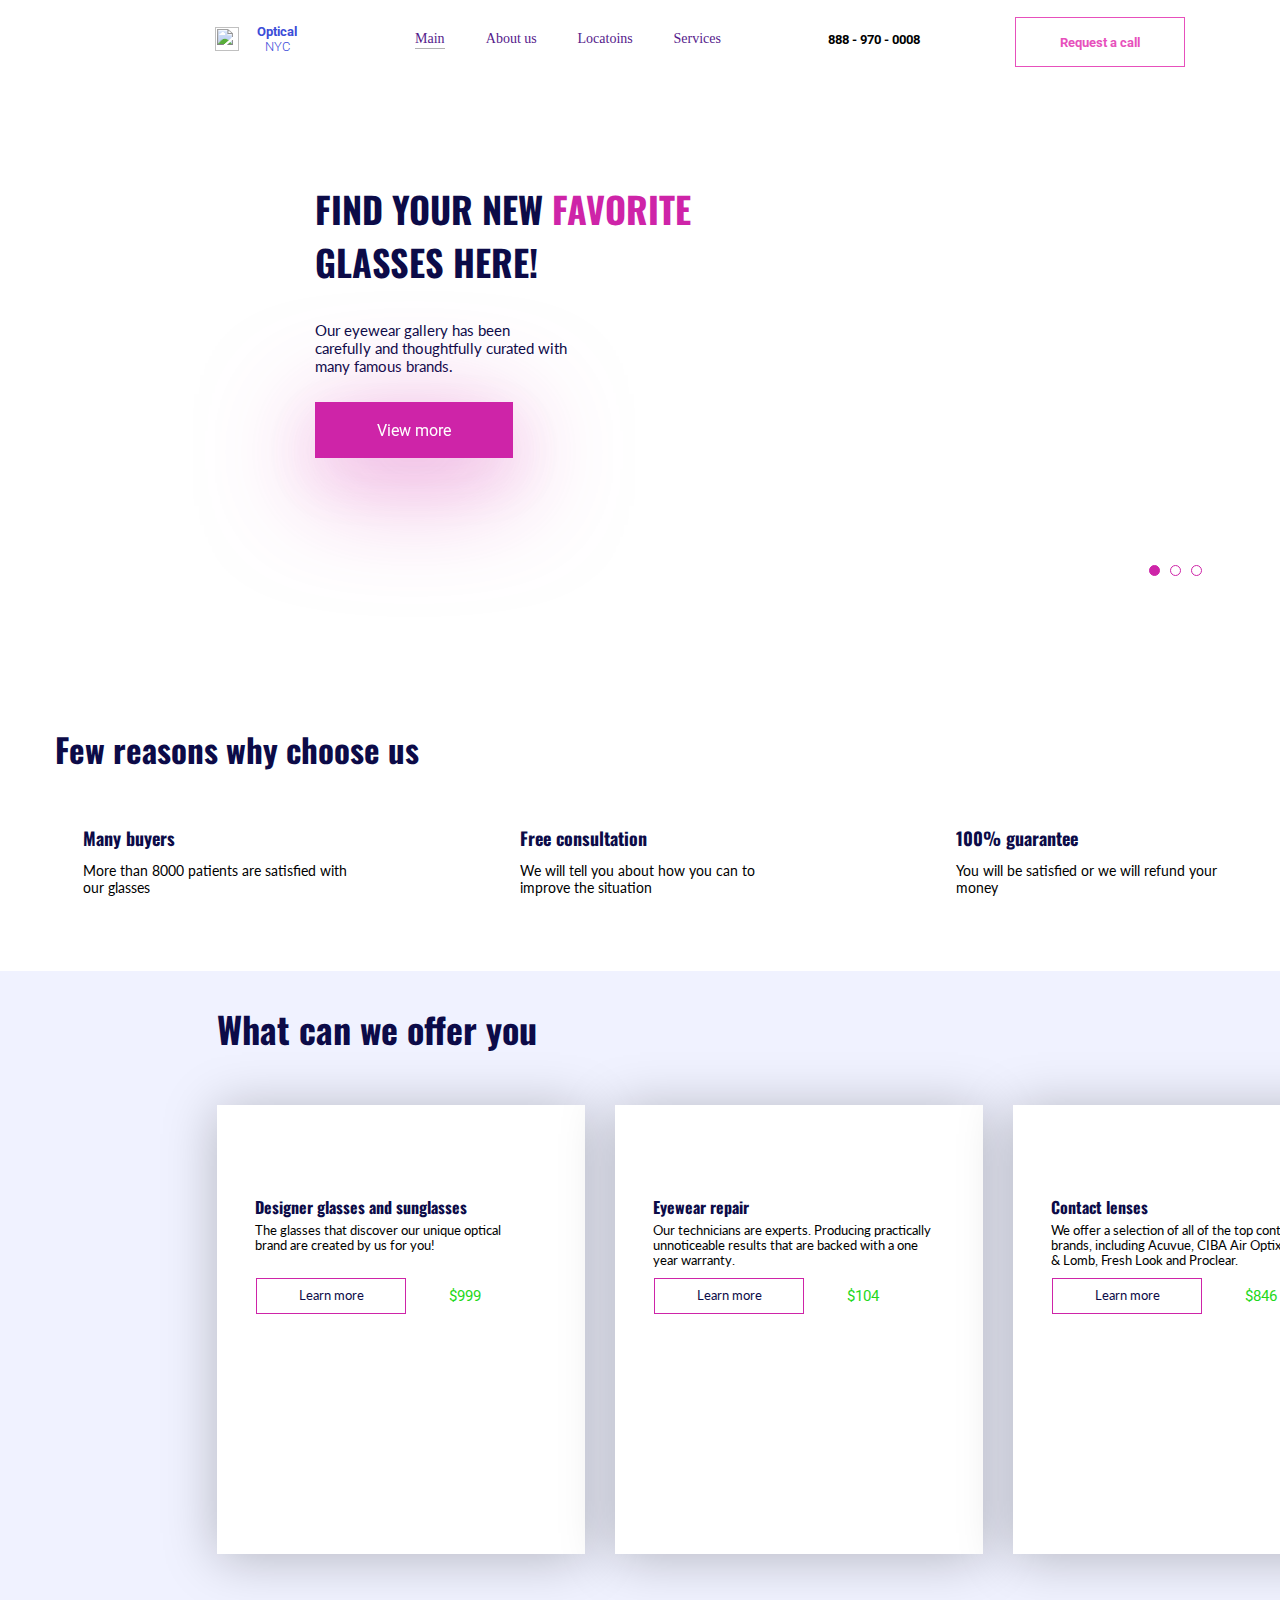
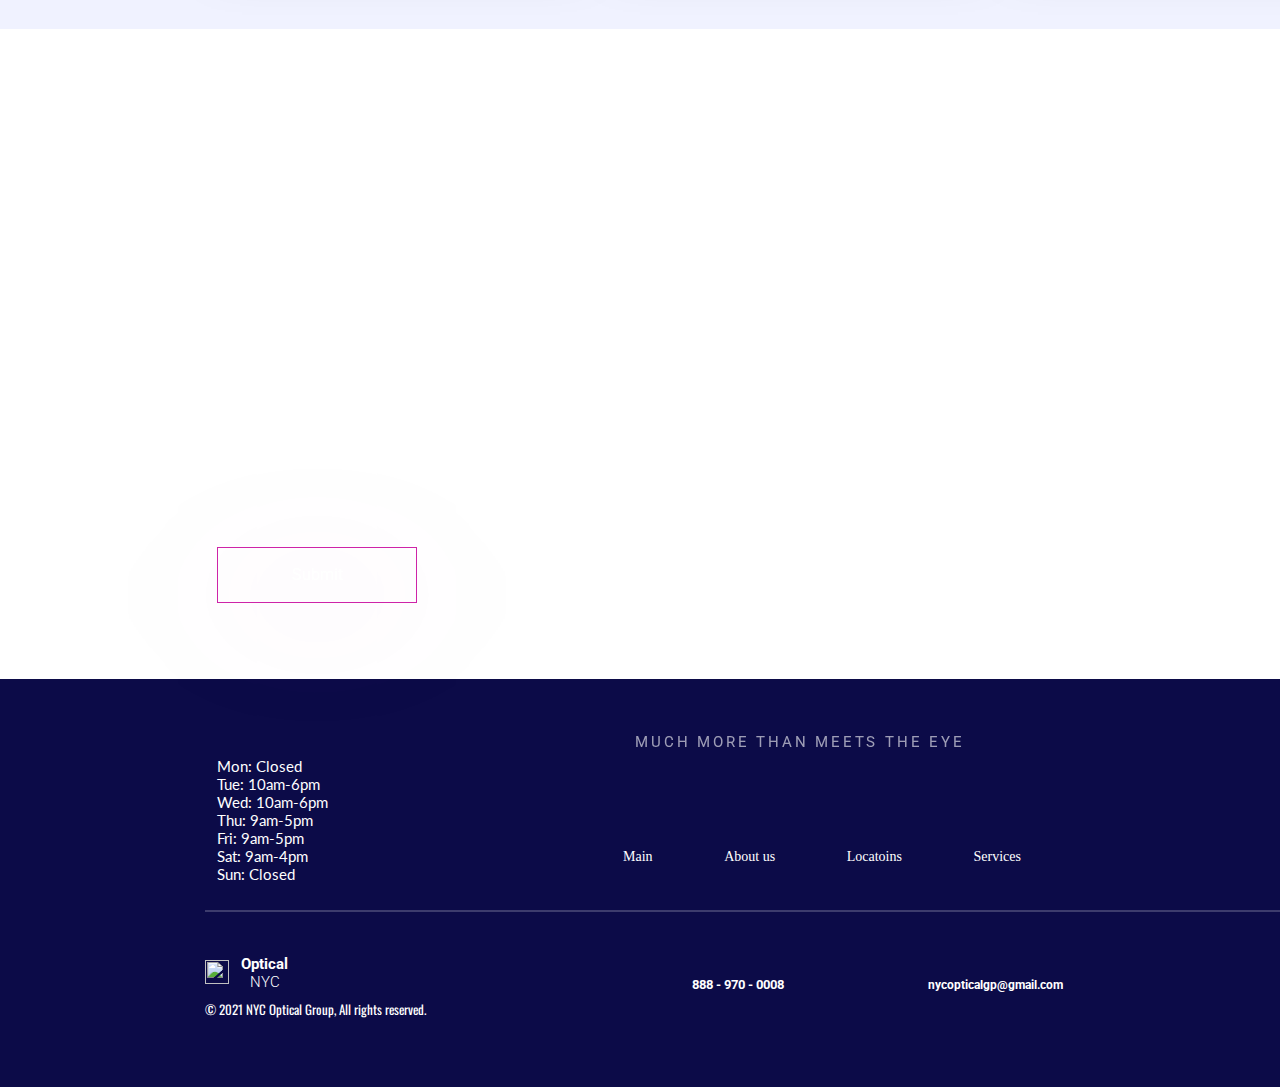
==== OP/index.html @ d164aa9e "OP project" ====
<!DOCTYPE html>
<html lang="en">

<head>
	<title>OP</title>
	<link rel="stylesheet" href="css/style.css">
	<meta charset="UTF-8">
	<meta name="format-detecction" content="telephone=no">
	<meta name="viewport" content="width=device-width, height=device-height, initial-scale=1.0, user-scalable=yes">

</head>

<body>
	<div class="wrapper">
		<main class="page">
<header class="header">
	<div class="header__row">
		<div class="header__logo">
			<img width="24px" height="24px" src="/img/logos/BlueEye.svg" alt="">
			<div class="header__text text">
				<div class="text__one">Optical</div>
				<div class="text__two">NYC</div>
			</div>
		</div>
		<nav class="header__menu">
			<div class="menu__icon">
				<span></span>
				<span></span>
				<span></span>
			</div>
			<div class="menu__body">
				<ul class="menu__list">
					<li><a href="" class="menu__link">Main</a></li>
					<li><a href="" class="menu__link">About us</a></li>
					<li><a href="" class="menu__link">Locatoins</a></li>
					<li><a href="" class="menu__link">Services</a></li>
				</ul>
			</div>
		</nav>
		<div class="header__telephone">
			<img src="/img/icons/akar-icons_phone.svg" alt="">
			<span><a href="tel:+8889700008">888 - 970 - 0008</a></span>
		</div>
		<div class="header__request">
			<a href="">Request a call</a>
		</div>
		<div class="header__cart">
			<div class="header__pay">
				<img src="/img/icons/basket.svg" alt="">
				399$
				<img src="/img/icons/triangle.svg" alt="">
			</div>
		</div>
		<div class="header__users">
			<img src="/img/icons/users.svg" alt="">
		</div>
	</div>
</header>			<div class="content">
				<section class="generation">
					<div class="generation__row">
						<div class="generation__block block">
							<h1 class="block__title">Find your new <span>favorite</span> glasses here!</h1>
							<div class="block__text">Our eyewear gallery has been carefully
								and thoughtfully curated with
								many famous brands. </div>
							<div class="block__button"><a href="">View more</a></div>
						</div>
						<div class="slider">
							<div class="container">
								<div class="slider__body">
									<div class="slider__item">
										<div class="slider__video"><video src="/video/woman.mp4" autoplay="autoplay" loop="loop"
												width="766px" height="415px"></div>
									</div>
									<div class="slider__item">
										<div class="slider__video"><video src="/video/man.mp4" autoplay="autoplay" loop="loop"
												width="766px" height="415px"></div>
									</div>
									<div class="slider__item">
										<div class="slider__video"><video src="/video/children.mp4" autoplay="autoplay"
												loop="loop" width="766px" height="415px"></div>
									</div>
								</div>
							</div>
						</div>
				</section>
				<section>
					<div class="banefit">
						<div class="container">
							<div class="banefit__row">
								<div class="banefit__logo">
									<h2>Few reasons why choose us</h2>
								</div>
								<div class="banefit__content">
									<div class="banefit__item">
										<div class="banefit__icon">
											<img src="/img/icons/title/people.svg" alt="">
										</div>
										<div class="banefit__text">
											<h3>Many buyers</h3>
											More than 8000 patients
											are satisfied with our glasses
										</div>
									</div>
									<div class="banefit__item">
										<div class="banefit__icon">
											<img src="/img/icons/title/messages.svg" alt="">
										</div>
										<div class="banefit__text">
											<h3>Free consultation</h3>
											We will tell you about how
											you can to improve the situation
										</div>
									</div>
									<div class="banefit__item">
										<div class="banefit__icon">
											<img src="/img/icons/title/tick.svg" alt="">
										</div>
										<div class="banefit__text">
											<h3>100% guarantee </h3>
											You will be satisfied or
											we will refund your money
										</div>
									</div>
								</div>
							</div>
						</div>
					</div>
				</section>
				<section>
					<div class="catalog">
						<div class="container">
							<div class="catalog__row">
								<div class="catalog__logo">
									<h2>What can we offer you</h2>
								</div>
								<div class="catalog__content">
									<div class="catalog__item">
										<div class="catalog__icon">
											<img src="/img/brands/glasses&sunglasses.jpg" alt="">
										</div>
										<div class="catalog__text">
											<h3>Designer glasses and sunglasses</h3>
											The glasses that discover our unique optical brand are created by us for you!
										</div>
										<div class="catalog__cell">
											<div class="catalog__button">
												<a href="">Learn more</a>
											</div>
											<div class="catalog__money">$999</div>
										</div>
									</div>
									<div class="catalog__item">
										<div class="catalog__icon">
											<img src="/img/brands/repair.jpg" alt="">
										</div>
										<div class="catalog__text">
											<h3>Eyewear repair</h3>
											Our technicians are experts. Producing practically unnoticeable results that are backed
											with a one year warranty.
										</div>
										<div class="catalog__cell">
											<div class="catalog__button">
												<a href="">Learn more</a>
											</div>
											<div class="catalog__money">$104</div>
										</div>
									</div>
									<div class="catalog__item">
										<div class="catalog__icon">
											<img src="/img/brands/lenses.jpg" alt="">
										</div>
										<div class="catalog__text">
											<h3>Contact lenses </h3>
											We offer a selection of all of the top contact lens
											brands, including Acuvue, CIBA Air Optix,
											Bausch & Lomb, Fresh Look and Proclear.
										</div>
										<div class="catalog__cell">
											<div class="catalog__button">
												<a href="">Learn more</a>
											</div>
											<div class="catalog__money">$846</div>
										</div>
									</div>
								</div>
							</div>
						</div>
					</div>
				</section>
				<section>
					<form action="#" method="post" class="forma">
						<div class="forma__container">
							<div class="forma__row">
								<div class="forma__logo">
									<h2>Contact with us</h2>
								</div>
								<div class="forma__content">
									<div class="forma__item item">
										<div class="item__section">
											<label for="text">Name</label>
											<input class="item__name" type="text">
										</div>
										<div class="item__section">
											<label for="email">E-Mail</label>
											<input class="item__email" type="email">
										</div>
									</div>
									<div class="forma__item item">
										<div class="item__section">
											<label for="tel">Phone</label>
											<input class="item__phone" type="tel">
										</div>
										<div class="item__section">
											<label for="text">Subject</label>
											<input class="item__subject" type="text">
										</div>
									</div>
									<div class="forma__message message">
										<label for="text">Message</label>
										<input class="message__text" type="text">
									</div>
									<div class="forma__button">
										<input type="submit" value="Submit">
									</div>
								</div>
							</div>
						</div>
					</form>
				</section>
			</div>
<footer class="footer">
	<div class="container">
		<div class="footer__content">
			<div class="footer__row">
				<div class="footer__title">
					<h2>MUCH MORE THAN MEETS THE EYE</h2>
				</div>
				<div class="footer__section-one">
					<div class="footer__column-one">
						<div class="footer__time">
							<p>Mon: Closed</p>
							<p>Tue: 10am-6pm</p>
							<p>Wed: 10am-6pm</p>
							<p>Thu: 9am-5pm</p>
							<p>Fri: 9am-5pm</p>
							<p>Sat: 9am-4pm</p>
							<p>Sun: Closed</p>
						</div>
					</div>
					<nav class="footer__menu">
						<div class="footer__body">
							<ul class="footer__list">
								<li><a href="" class="footer__link">Main</a></li>
								<li><a href="" class="footer__link">About us</a></li>
								<li><a href="" class="footer__link">Locatoins</a></li>
								<li><a href="" class="footer__link">Services</a></li>
							</ul>
						</div>
					</nav>
					<div class="footer__button">
						<a href=""><img src="/img/icons/uparrow.svg" alt=""></a>
					</div>
				</div>
				<div class="footer__section-two">
					<div class="footer__column-two">
						<div class="footer__logo">
							<img width="24px" height="24px" src="/img/logos/WhileEye.svg" alt="">
							<div class="footer__text">
								<div class="footer__text-one">Optical</div>
								<div class="footer__text-two">NYC</div>
							</div>
						</div>
						<div class="footer__text-three">
							© 2021 NYC Optical Group, All rights reserved.
						</div>
					</div>
					<div class="footer__contact">
						<div class="footer__telephone">
							<img src="/img/icons/phonewhile.svg" alt="">
							<span><a href="tel:+8889700008">888 - 970 - 0008</a></span>
						</div>
						<div class="footer__email">
							<img src="/img/icons/mes.svg" alt="">
							<span><a href="mailto:nycopticalgp@gmail.com">nycopticalgp@gmail.com</a></span>
						</div>
					</div>
					<div class="footer__social">
						<a href="" class="social__link"><img src="/img/icons/social/facebook.svg" alt=""></a>
						<a href="" class="social__link"><img src="/img/icons/social/Instagram.svg" alt=""></a>
					</div>
				</div>
			</div>
		</div>
	</div>
</footer>		</main>
	</div>
<script src="https://code.jquery.com/jquery-3.6.0.min.js"></script>
<script src="js/slick.min.js"></script>
<script src="js/main.js"></script></body>

</html>
---- OP/css/style.css ----
@charset "UTF-8";
@import url("https://fonts.googleapis.com/css2?family=Lato:ital,wght@0,400;0,700;1,400&display=swap");
@import url("https://fonts.googleapis.com/css2?family=Open+Sans:wght@300;400;700&display=swap");
@import url("https://fonts.googleapis.com/css2?family=Oswald:wght@300;400;500;700&family=Roboto:wght@300;400;700&display=swap");
/*Обнуление*/
* {
  padding: 0;
  margin: 0;
  border: 0;
}

*, *:before, *:after {
  box-sizing: border-box;
}

:focus, :active {
  outline: none;
}

a:focus, a:active {
  outline: none;
}

nav, footer, header, aside {
  display: block;
}

html, body {
  height: 100%;
  width: 100%;
  font-size: 100%;
  line-height: 1;
  font-size: 14px;
  -ms-text-size-adjust: 100%;
  -moz-text-size-adjust: 100%;
  -webkit-text-size-adjust: 100%;
}

input, button, textarea {
  font-family: inherit;
}

input::-ms-clear {
  display: none;
}

button {
  cursor: pointer;
}

button::-moz-focus-inner {
  padding: 0;
  border: 0;
}

a, a:visited {
  text-decoration: none;
}

a:hover {
  text-decoration: none;
}

ul li {
  list-style: none;
}

img {
  vertical-align: top;
}

h1, h2, h3, h4, h5, h6 {
  font-size: inherit;
  font-weight: inherit;
}

/*--------------------*/
.wrapper {
  position: relative;
  max-width: 1600px;
  max-height: 2687px;
  margin: auto;
  background-color: beige;
}

.slick-slider {
  position: relative;
}
.slick-slider .slick-list {
  overflow: hidden;
}
.slick-slider .slick-track {
  display: flex;
  font-size: 0;
  align-items: flex-start;
}
.slick-slider .slick-dots {
  padding: 0;
  display: flex;
  justify-content: center;
  align-items: center;
}
.slick-slider .slick-dots li {
  margin: 0px 5px;
}
.slick-slider .slick-dots li button {
  font-size: 0;
  width: 11px;
  height: 11px;
  border-radius: 50%;
  border: 1px solid #ce24a8;
  background-color: transparent;
}
.slick-slider .slick-dots li.slick-active button {
  background-color: #ce24a8;
}

.header {
  position: absolute;
  width: 1170px;
  height: 50px;
  left: 215px;
  top: 17px;
}
.header__row {
  display: flex;
  flex-wrap: wrap;
  flex-direction: row;
  align-items: center;
}
.header__logo {
  display: flex;
  flex-direction: row;
  align-items: center;
  justify-content: space-between;
  width: 84px;
  height: 32px;
  margin: 6px 0 12px 0;
}
.header__telephone {
  display: flex;
  align-items: center;
  width: 133px;
  height: 22px;
  margin: 11px 0 17px 94px;
}
.header__telephone a {
  width: 98px;
  height: 22px;
  font-family: Roboto;
  font-style: normal;
  font-weight: bold;
  font-size: 13px;
  line-height: 15px;
  color: #000000;
  margin: 0 0 0 13px;
}
.header__request {
  display: flex;
  align-items: center;
  justify-content: center;
  width: 170px;
  height: 50px;
  border: 1px solid #e750bc;
  box-sizing: border-box;
  margin: 0 0 0 67px;
}
.header__request a {
  font-family: Roboto;
  font-style: normal;
  font-weight: bold;
  font-size: 13px;
  line-height: 15px;
  color: #e750bc;
}
.header__cart {
  margin: 0 0 0 90px;
  width: 70px;
  height: 21px;
}
.header__pay {
  display: flex;
  align-items: center;
  justify-content: space-between;
}
.header__users {
  margin: 0 0 0 10px;
}

.text {
  display: flex;
  flex-direction: column;
  align-items: center;
}
.text__one {
  width: 42px;
  height: 15px;
  font-family: Roboto;
  font-weight: bold;
  font-size: 13px;
  line-height: 15px;
  color: #3c4cd8;
}
.text__two {
  width: 26px;
  height: 15px;
  font-family: Roboto;
  font-weight: 300;
  font-size: 13px;
  line-height: 15px;
  color: #3c4cd8;
}

.menu__body {
  margin: 15px 0 21px 116px;
  width: 306px;
  height: 14px;
}
.menu__list {
  display: flex;
  flex-direction: row;
  justify-content: space-between;
}
.menu__list li:nth-child(1) {
  margin: 0;
}
.menu__list li:nth-child(1)::after {
  content: "";
  display: block;
  margin: 2px 0 0 0;
  width: 30px;
  height: 1px;
  background-color: rgba(0, 0, 0, 0.3);
}
.menu__list li:nth-child(2) {
  margin: 0;
}
.menu__list li:nth-child(3) {
  margin: 0;
}
.menu__list li:nth-child(4) {
  margin: 0;
}
.footer {
  background: #0c0b48;
  width: 1600px;
  height: 408px;
}
.footer__content {
  display: flex;
  justify-content: center;
  width: 1600px;
  height: 408px;
}
.footer__row {
  display: flex;
  flex-direction: column;
  align-items: center;
}
.footer__row::after {
  content: "";
  background: #ffffff;
  opacity: 0.2;
  width: 1190px;
  border: 1px solid #ffffff;
  margin: -110.35px 0 0 0;
}
.footer__title {
  height: 17.79px;
  font-family: Roboto;
  font-size: 15px;
  line-height: 18px;
  text-align: center;
  letter-spacing: 2.8px;
  text-transform: uppercase;
  color: #ffffff;
  opacity: 0.6;
  margin: 54px 0 0 0;
}
.footer__section-one {
  width: 1190px;
  display: flex;
  flex-direction: row;
  align-items: center;
  justify-content: center;
}
.footer__time {
  display: flex;
  flex-direction: column;
  width: 119px;
  height: 126px;
  font-family: Lato;
  font-size: 15px;
  line-height: 18px;
  color: #ffffff;
  margin: 6.21px 0 0 0px;
}
.footer__list {
  width: 398px;
  height: 13.84px;
  margin: 79.21px 310px 0 287px;
  display: flex;
  flex-direction: row;
  justify-content: space-between;
}
.footer__list li:nth-child(1) {
  margin: 0;
}
.footer__list li:nth-child(2) {
  margin: 0;
}
.footer__list li:nth-child(3) {
  margin: 0;
}
.footer__list li:nth-child(4) {
  margin: 0;
}
.footer__link {
  color: #ffffff;
}
.footer__button {
  width: 52px;
  height: 52px;
  margin: 46.21px 0 0 0;
}

.footer__section-two {
  width: 1190px;
  display: flex;
  flex-direction: row;
  align-items: center;
  justify-content: space-between;
  margin: 66px 0 0 0;
}
.footer__column-two {
  width: 223px;
  height: 71.16px;
  display: flex;
  flex-direction: column;
  justify-content: center;
}
.footer__logo {
  display: flex;
  flex-direction: row;
  align-items: center;
  justify-content: space-between;
  width: 84px;
  height: 32px;
  margin: 6px 0 12px 0;
}
.footer__text {
  display: flex;
  flex-direction: column;
  align-items: center;
}
.footer__text-one {
  width: 48px;
  height: 17.79px;
  font-family: Roboto;
  font-weight: bold;
  font-size: 15px;
  line-height: 18px;
  color: #ffffff;
}
.footer__text-two {
  width: 29.25px;
  height: 16.68px;
  font-family: Roboto;
  font-weight: 300;
  font-size: 15px;
  line-height: 18px;
  color: #ffffff;
}
.footer__text-three {
  width: 223px;
  height: 18.78px;
  font-family: Oswald;
  font-size: 13px;
  line-height: 19px;
  color: #ffffff;
}
.footer__contact {
  width: 400px;
  height: 22px;
  display: flex;
  align-items: center;
  justify-content: space-between;
}
.footer__telephone {
  display: flex;
  align-items: center;
  width: 133px;
  height: 22px;
}
.footer__telephone a {
  width: 98px;
  height: 22px;
  font-family: Roboto;
  font-style: normal;
  font-weight: bold;
  font-size: 13px;
  line-height: 15px;
  color: #ffffff;
  margin: 0 0 0 6px;
}
.footer__email {
  display: flex;
  align-items: center;
  width: 164px;
  height: 20.76px;
}
.footer__email a {
  width: 136px;
  height: 13.84px;
  font-family: Roboto;
  font-weight: bold;
  font-size: 12px;
  line-height: 14px;
  color: #ffffff;
  margin: 0 0 0 6px;
}
.social__link {
  margin: 0 11.75px;
}

.page {
  position: absolute;
  width: 100%;
  height: 100%;
  top: 0;
  left: 0;
  display: flex;
  flex-direction: column;
  background-color: darkcyan;
}

.generation {
  width: 1600px;
  height: 567px;
  display: flex;
  flex: 1 0 100%;
  background: url(/img/fons/Rectangle.jpg) center top/cover no-repeat;
  margin: 83px 0 0 0;
}
.generation__row {
  display: flex;
  flex-direction: row;
  align-items: center;
  justify-content: space-between;
}

.block {
  display: flex;
  flex-direction: column;
  width: 417px;
  height: 276.24px;
  margin: 0 0 93px 315px;
}
.block__title {
  width: 417px;
  height: 112px;
  font-family: Oswald;
  font-weight: bold;
  font-size: 36px;
  line-height: 53px;
  color: #0c0b48;
  margin: 0 0 28px 0;
  text-transform: uppercase;
}
.block__title span {
  color: #ce24a8;
}
.block__text {
  width: 254px;
  height: 51px;
  font-family: Lato;
  font-size: 15px;
  line-height: 18px;
  color: #0c0b48;
  margin: 0 0 30px 0;
}
.block__button {
  display: flex;
  align-items: center;
  justify-content: center;
  width: 198px;
  height: 56px;
  background: #ce24a8;
  box-shadow: 0px 20px 55px rgba(206, 36, 168, 0.1);
  filter: drop-shadow(0px 20px 55px rgba(209, 41, 170, 0.5));
}
.block__button a {
  font-family: Roboto;
  font-size: 16px;
  line-height: 19px;
  text-align: center;
  color: #ffffff;
}

.slider__body {
  width: 766px;
  height: 415px;
  margin: 0 0 30px 60px;
}
.banefit {
  width: 1170px;
  height: 171px;
  margin: 75px auto;
}
.banefit__row {
  display: flex;
  flex-direction: column;
}
.banefit__logo {
  width: 364px;
  height: 49px;
  font-family: Oswald;
  font-weight: bold;
  font-size: 33px;
  line-height: 49px;
  color: #0c0b48;
}
.banefit__content {
  display: flex;
  flex-direction: row;
  justify-content: space-between;
  align-items: center;
  margin: 50px 0 0 0;
}
.banefit__item {
  display: flex;
  flex-direction: row;
  align-items: center;
  justify-content: space-between;
  width: 297px;
  height: 72px;
}
.banefit__text {
  font-family: Lato;
  font-size: 14px;
  line-height: 17px;
  margin: 0 0 0 28px;
}
.banefit__text h3 {
  font-family: Oswald;
  font-weight: bold;
  font-size: 18px;
  line-height: 27px;
  color: #0c0b48;
  margin: 0 0 10px 0;
}

.catalog {
  width: 1600px;
  height: 658px;
  background: #f0f2ff;
}
.catalog__row {
  display: flex;
  flex-direction: column;
}
.catalog__logo {
  width: 323px;
  height: 53px;
  font-family: Oswald;
  font-weight: bold;
  font-size: 36px;
  line-height: 53px;
  color: #0c0b48;
  margin: 31px 0 50px 217px;
}
.catalog__content {
  display: flex;
  flex-direction: row;
  justify-content: space-between;
  width: 1164px;
  height: 449px;
  margin: 0 0 0 217px;
}
.catalog__item {
  display: flex;
  flex-direction: column;
  align-items: center;
  width: 368px;
  height: 449px;
  background: #ffffff;
  box-shadow: 0px 4px 50px rgba(0, 0, 0, 0.25);
}
.catalog__icon {
  margin: 19px 0 57px;
}
.catalog__text {
  width: 280px;
  height: 77px;
  font-family: Lato;
  font-size: 13px;
  line-height: 119.18%;
  margin: 0 12px 0 0;
}
.catalog__text h3 {
  font-family: Oswald;
  font-weight: bold;
  font-size: 16px;
  line-height: 24px;
  color: #0c0b48;
  margin: 0 0 3.5px 0;
}
.catalog__cell {
  display: flex;
  align-items: center;
  justify-content: space-between;
  margin: 5.77px 50px 0 0;
  width: 240px;
  height: 36.47px;
}
.catalog__button {
  display: flex;
  justify-content: center;
  align-items: center;
  width: 150.4px;
  height: 36.47px;
  border: 1px solid #ce24a8;
  box-sizing: border-box;
  margin: 0 0 0 0;
}
.catalog__button a {
  width: 65px;
  height: 15.79px;
  font-family: Lato;
  font-size: 13px;
  line-height: 119.18%;
  color: #0c0b48;
}
.catalog__money {
  width: 37.33px;
  height: 21.18px;
  font-family: -apple-system, BlinkMacSystemFont, "Segoe UI", Roboto, Oxygen, Ubuntu, Cantarell, "Open Sans", "Helvetica Neue", sans-serif;
  font-size: 15px;
  line-height: 119.18%;
  margin: 5px 10px 0 0;
  color: #1fd81b;
}

.forma__container {
  width: 1600px;
  height: 650px;
  background: url(/img/fons/Background.jpg);
}
.forma__row {
  display: flex;
  flex-direction: column;
}
.forma__logo {
  width: 215px;
  height: 49px;
  font-family: Oswald;
  font-weight: 600;
  font-size: 33px;
  line-height: 49px;
  color: #ffffff;
  margin: 75px 0 50px 217px;
}
.forma__button {
  display: flex;
  flex-direction: column;
  text-align: center;
  justify-content: center;
  width: 200px;
  height: 55.63px;
  border: 1px solid #ce24a8;
  filter: drop-shadow(0px 20px 55px rgba(209, 41, 170, 0.5));
  margin: 35px 0 68px 217px;
  text-align: center;
}
.forma__button input {
  display: block;
  width: 97.22px;
  height: 19.77px;
  font-family: Roboto;
  font-size: 16px;
  line-height: 19px;
  color: #ffffff;
  margin: auto;
  background: transparent;
  border: none;
  outline: none;
}

.item {
  display: flex;
  justify-content: space-between;
  margin: 0 0 68px 215px;
  width: 870px;
  height: 60px;
}
.item__section {
  display: flex;
  flex-direction: column;
}
.item__section::after {
  content: "";
  display: block;
  width: 370px;
  height: 0px;
  left: 214px;
  top: 1835px;
  border: 1px solid rgba(255, 255, 255, 0.3);
  margin: -10px 0 0 0;
}
.item label {
  display: block;
  padding-left: 0;
  font-family: "Roboto", sans-serif;
  color: rgba(255, 255, 255, 0.6);
  text-transform: uppercase;
  font-size: 14px;
}
.item__name {
  display: block;
  width: 370px;
  height: 32px;
  border-width: 0;
  line-height: 40px;
  color: white;
  font-family: "Roboto", sans-serif;
  background: transparent;
  border: none;
  outline: none;
}
.item__email {
  width: 370px;
  height: 32px;
  border-width: 0;
  line-height: 40px;
  color: white;
  background: rgba(255, 255, 255, 0.2);
  font-family: "Roboto", sans-serif;
  background: transparent;
  border: none;
  outline: none;
}
.item__phone {
  width: 370px;
  height: 32px;
  border-width: 0;
  line-height: 40px;
  color: white;
  background: rgba(255, 255, 255, 0.2);
  font-family: "Roboto", sans-serif;
  background: transparent;
  border: none;
  outline: none;
}
.item__subject {
  width: 370px;
  height: 32px;
  border-width: 0;
  line-height: 40px;
  color: white;
  background: rgba(255, 255, 255, 0.2);
  font-family: "Roboto", sans-serif;
  background: transparent;
  border: none;
  outline: none;
}

.message {
  margin: 0 0 0 215px;
}
.message::after {
  content: "";
  display: block;
  width: 870px;
  height: 0px;
  border: 1px solid rgba(255, 255, 255, 0.3);
  transform: matrix(1, 0, 0, 1, 0, 0);
  margin: -22px 0 0 0;
}
.message label {
  display: block;
  font-family: "Roboto", sans-serif;
  color: rgba(255, 255, 255, 0.6);
  text-transform: uppercase;
  font-size: 14px;
}
.message__text {
  width: 870px;
  height: 59px;
  border-width: 0;
  line-height: 40px;
  color: white;
  background: rgba(255, 255, 255, 0.2);
  font-family: "Roboto", sans-serif;
  background: transparent;
  border: none;
  outline: none;
}
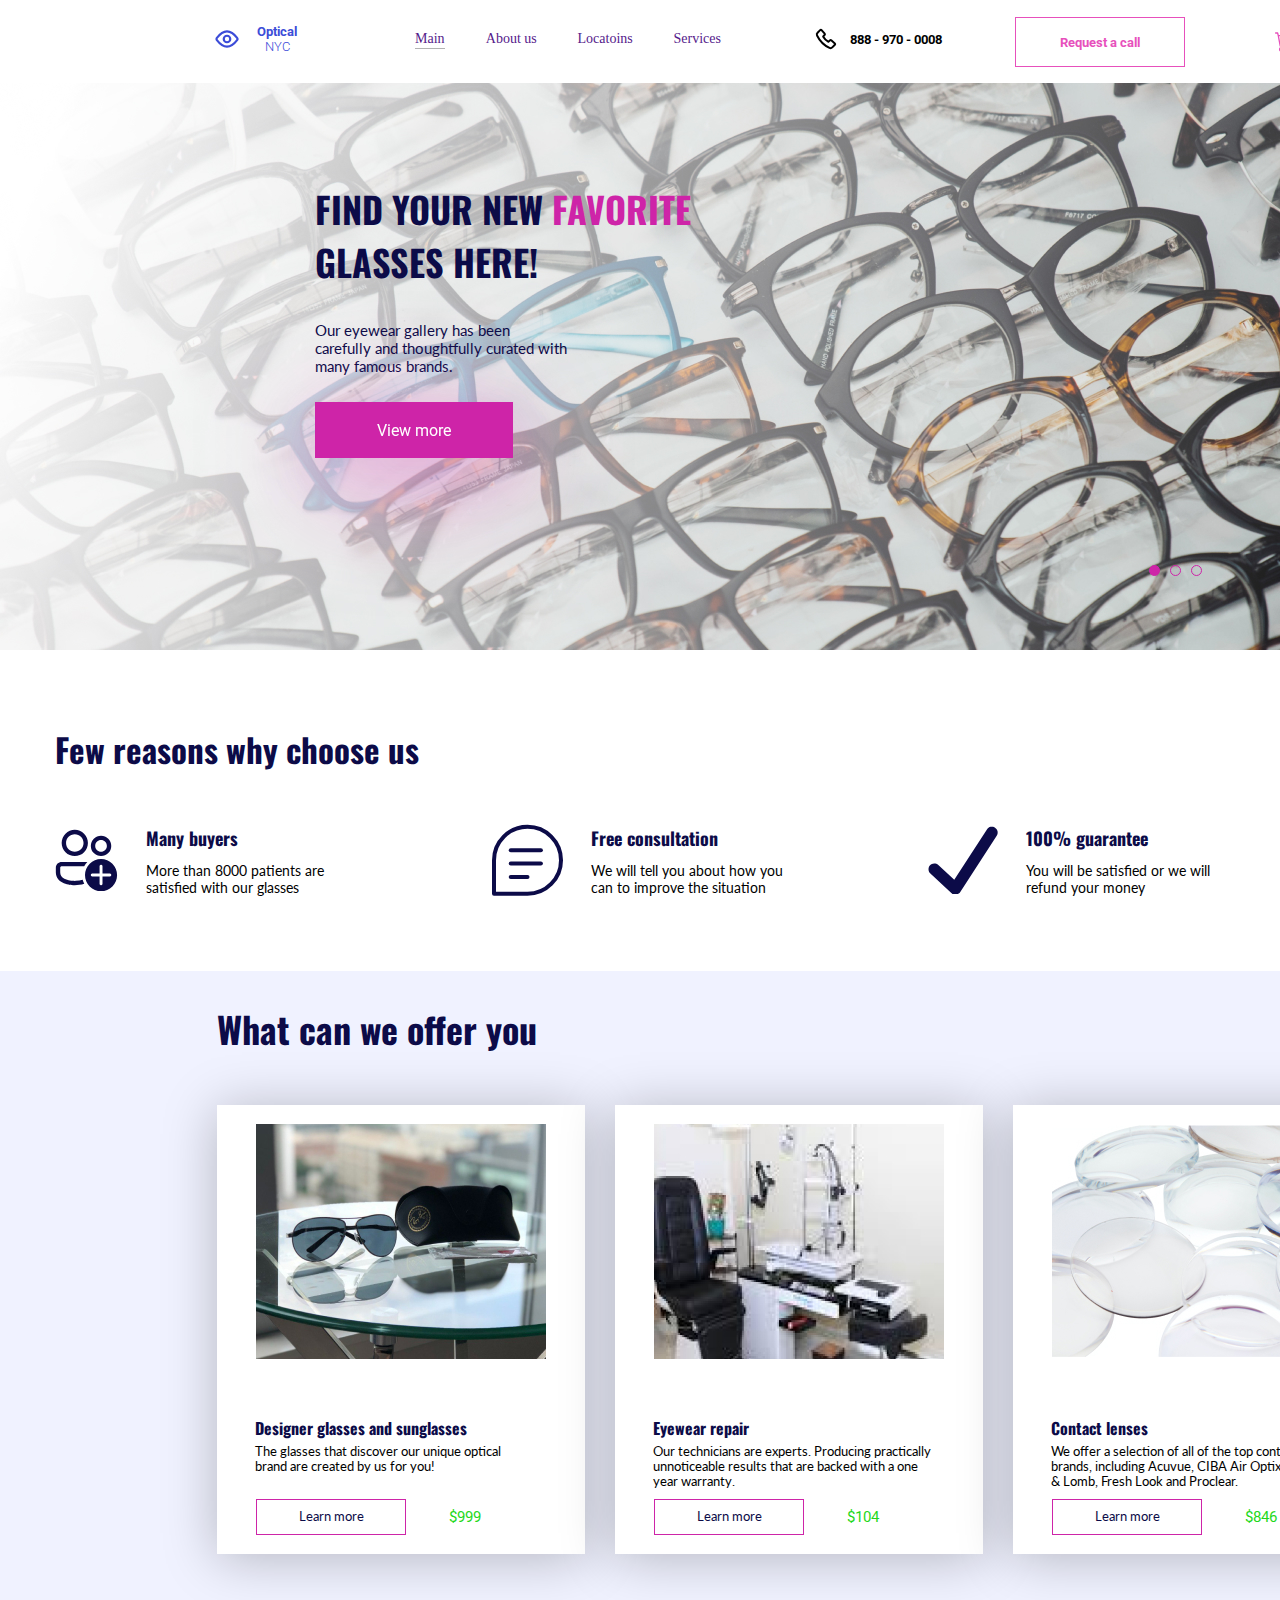
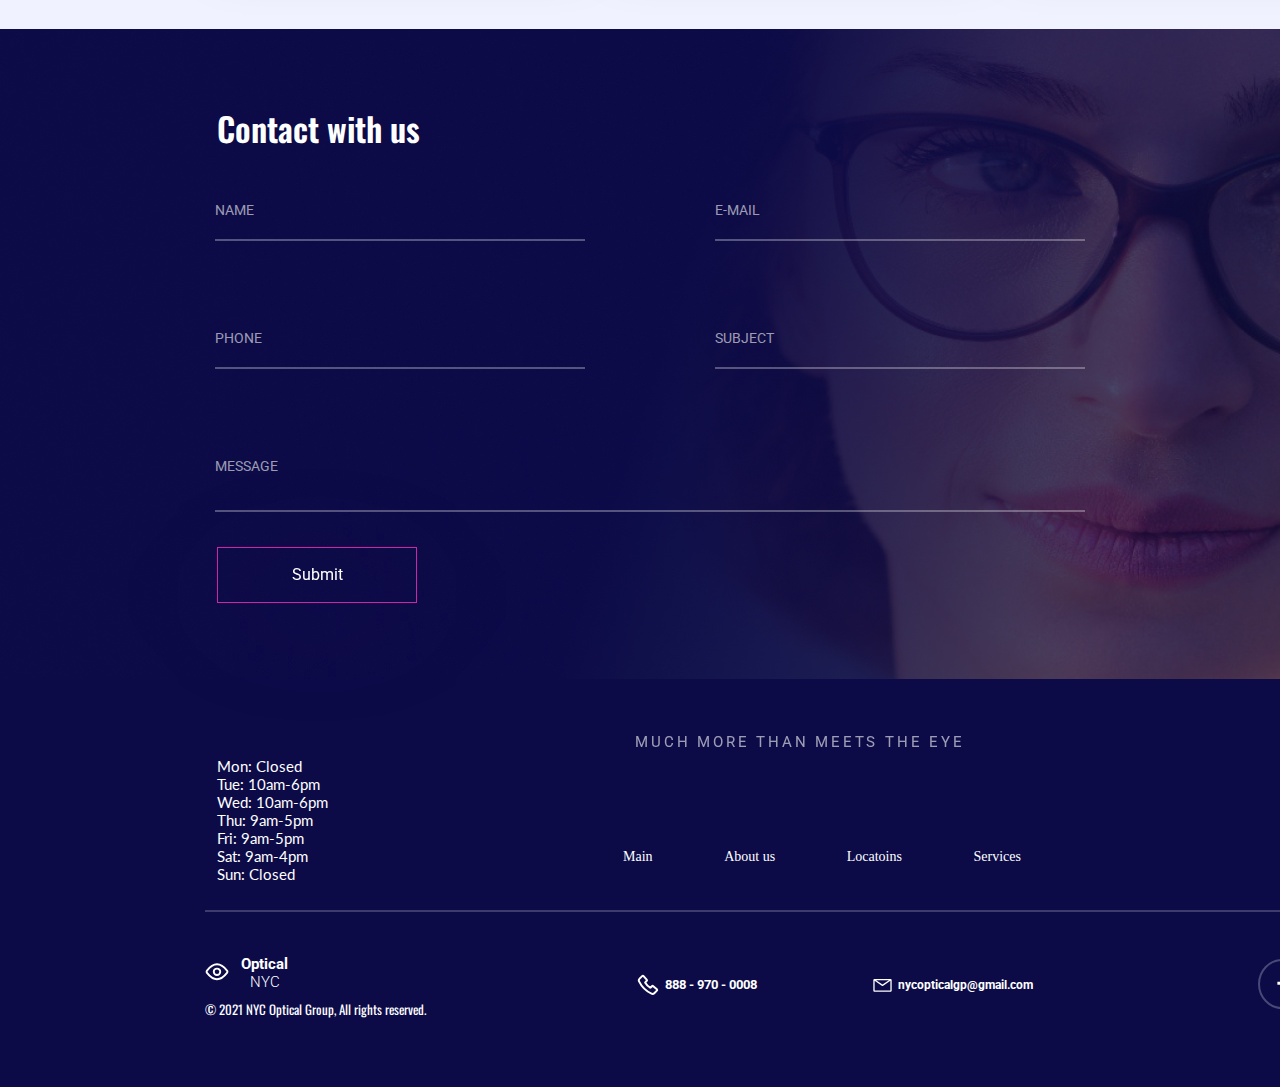
==== commit 5140ca91: "refactoring" ====
--- a/OP/index.html
+++ b/OP/index.html
@@ -7,55 +7,55 @@
 	<meta charset="UTF-8">
 	<meta name="format-detecction" content="telephone=no">
 	<meta name="viewport" content="width=device-width, height=device-height, initial-scale=1.0, user-scalable=yes">
-
 </head>
 
 <body>
 	<div class="wrapper">
 		<main class="page">
-<header class="header">
-	<div class="header__row">
-		<div class="header__logo">
-			<img width="24px" height="24px" src="/img/logos/BlueEye.svg" alt="">
-			<div class="header__text text">
-				<div class="text__one">Optical</div>
-				<div class="text__two">NYC</div>
-			</div>
-		</div>
-		<nav class="header__menu">
-			<div class="menu__icon">
-				<span></span>
-				<span></span>
-				<span></span>
-			</div>
-			<div class="menu__body">
-				<ul class="menu__list">
-					<li><a href="" class="menu__link">Main</a></li>
-					<li><a href="" class="menu__link">About us</a></li>
-					<li><a href="" class="menu__link">Locatoins</a></li>
-					<li><a href="" class="menu__link">Services</a></li>
-				</ul>
-			</div>
-		</nav>
-		<div class="header__telephone">
-			<img src="/img/icons/akar-icons_phone.svg" alt="">
-			<span><a href="tel:+8889700008">888 - 970 - 0008</a></span>
-		</div>
-		<div class="header__request">
-			<a href="">Request a call</a>
-		</div>
-		<div class="header__cart">
-			<div class="header__pay">
-				<img src="/img/icons/basket.svg" alt="">
-				399$
-				<img src="/img/icons/triangle.svg" alt="">
-			</div>
-		</div>
-		<div class="header__users">
-			<img src="/img/icons/users.svg" alt="">
-		</div>
-	</div>
-</header>			<div class="content">
+			<header class="header">
+				<div class="header__row">
+					<div class="header__logo">
+						<img width="24px" height="24px" src="img/logos/BlueEye.svg" alt="">
+						<div class="header__text text">
+							<div class="text__one">Optical</div>
+							<div class="text__two">NYC</div>
+						</div>
+					</div>
+					<nav class="header__menu">
+						<div class="menu__icon">
+							<span></span>
+							<span></span>
+							<span></span>
+						</div>
+						<div class="menu__body">
+							<ul class="menu__list">
+								<li><a href="" class="menu__link">Main</a></li>
+								<li><a href="" class="menu__link">About us</a></li>
+								<li><a href="" class="menu__link">Locatoins</a></li>
+								<li><a href="" class="menu__link">Services</a></li>
+							</ul>
+						</div>
+					</nav>
+					<div class="header__telephone">
+						<img src="img/icons/akar-icons_phone.svg" alt="">
+						<span><a href="tel:+8889700008">888 - 970 - 0008</a></span>
+					</div>
+					<div class="header__request">
+						<a href="">Request a call</a>
+					</div>
+					<div class="header__cart">
+						<div class="header__pay">
+							<img src="img/icons/basket.svg" alt="">
+							399$
+							<img src="img/icons/triangle.svg" alt="">
+						</div>
+					</div>
+					<div class="header__users">
+						<img src="img/icons/users.svg" alt="">
+					</div>
+				</div>
+			</header>
+			<div class="content">
 				<section class="generation">
 					<div class="generation__row">
 						<div class="generation__block block">
@@ -94,7 +94,7 @@
 								<div class="banefit__content">
 									<div class="banefit__item">
 										<div class="banefit__icon">
-											<img src="/img/icons/title/people.svg" alt="">
+											<img src="img/icons/title/people.svg" alt="">
 										</div>
 										<div class="banefit__text">
 											<h3>Many buyers</h3>
@@ -104,7 +104,7 @@
 									</div>
 									<div class="banefit__item">
 										<div class="banefit__icon">
-											<img src="/img/icons/title/messages.svg" alt="">
+											<img src="img/icons/title/messages.svg" alt="">
 										</div>
 										<div class="banefit__text">
 											<h3>Free consultation</h3>
@@ -114,7 +114,7 @@
 									</div>
 									<div class="banefit__item">
 										<div class="banefit__icon">
-											<img src="/img/icons/title/tick.svg" alt="">
+											<img src="img/icons/title/tick.svg" alt="">
 										</div>
 										<div class="banefit__text">
 											<h3>100% guarantee </h3>
@@ -137,7 +137,7 @@
 								<div class="catalog__content">
 									<div class="catalog__item">
 										<div class="catalog__icon">
-											<img src="/img/brands/glasses&sunglasses.jpg" alt="">
+											<img src="img/brands/glasses&sunglasses.jpg" alt="">
 										</div>
 										<div class="catalog__text">
 											<h3>Designer glasses and sunglasses</h3>
@@ -152,7 +152,7 @@
 									</div>
 									<div class="catalog__item">
 										<div class="catalog__icon">
-											<img src="/img/brands/repair.jpg" alt="">
+											<img src="img/brands/repair.jpg" alt="">
 										</div>
 										<div class="catalog__text">
 											<h3>Eyewear repair</h3>
@@ -168,7 +168,7 @@
 									</div>
 									<div class="catalog__item">
 										<div class="catalog__icon">
-											<img src="/img/brands/lenses.jpg" alt="">
+											<img src="img/brands/lenses.jpg" alt="">
 										</div>
 										<div class="catalog__text">
 											<h3>Contact lenses </h3>
@@ -229,74 +229,76 @@
 					</form>
 				</section>
 			</div>
-<footer class="footer">
-	<div class="container">
-		<div class="footer__content">
-			<div class="footer__row">
-				<div class="footer__title">
-					<h2>MUCH MORE THAN MEETS THE EYE</h2>
+			<footer class="footer">
+				<div class="container">
+					<div class="footer__content">
+						<div class="footer__row">
+							<div class="footer__title">
+								<h2>MUCH MORE THAN MEETS THE EYE</h2>
+							</div>
+							<div class="footer__section-one">
+								<div class="footer__column-one">
+									<div class="footer__time">
+										<p>Mon: Closed</p>
+										<p>Tue: 10am-6pm</p>
+										<p>Wed: 10am-6pm</p>
+										<p>Thu: 9am-5pm</p>
+										<p>Fri: 9am-5pm</p>
+										<p>Sat: 9am-4pm</p>
+										<p>Sun: Closed</p>
+									</div>
+								</div>
+								<nav class="footer__menu">
+									<div class="footer__body">
+										<ul class="footer__list">
+											<li><a href="" class="footer__link">Main</a></li>
+											<li><a href="" class="footer__link">About us</a></li>
+											<li><a href="" class="footer__link">Locatoins</a></li>
+											<li><a href="" class="footer__link">Services</a></li>
+										</ul>
+									</div>
+								</nav>
+								<div class="footer__button">
+									<a href=""><img src="img/icons/uparrow.svg" alt=""></a>
+								</div>
+							</div>
+							<div class="footer__section-two">
+								<div class="footer__column-two">
+									<div class="footer__logo">
+										<img width="24px" height="24px" src="img/logos/WhileEye.svg" alt="">
+										<div class="footer__text">
+											<div class="footer__text-one">Optical</div>
+											<div class="footer__text-two">NYC</div>
+										</div>
+									</div>
+									<div class="footer__text-three">
+										© 2021 NYC Optical Group, All rights reserved.
+									</div>
+								</div>
+								<div class="footer__contact">
+									<div class="footer__telephone">
+										<img src="img/icons/phonewhile.svg" alt="">
+										<span><a href="tel:+8889700008">888 - 970 - 0008</a></span>
+									</div>
+									<div class="footer__email">
+										<img src="img/icons/mes.svg" alt="">
+										<span><a href="mailto:nycopticalgp@gmail.com">nycopticalgp@gmail.com</a></span>
+									</div>
+								</div>
+								<div class="footer__social">
+									<a href="" class="social__link"><img src="img/icons/social/facebook.svg" alt=""></a>
+									<a href="" class="social__link"><img src="img/icons/social/Instagram.svg" alt=""></a>
+								</div>
+							</div>
+						</div>
+					</div>
 				</div>
-				<div class="footer__section-one">
-					<div class="footer__column-one">
-						<div class="footer__time">
-							<p>Mon: Closed</p>
-							<p>Tue: 10am-6pm</p>
-							<p>Wed: 10am-6pm</p>
-							<p>Thu: 9am-5pm</p>
-							<p>Fri: 9am-5pm</p>
-							<p>Sat: 9am-4pm</p>
-							<p>Sun: Closed</p>
-						</div>
-					</div>
-					<nav class="footer__menu">
-						<div class="footer__body">
-							<ul class="footer__list">
-								<li><a href="" class="footer__link">Main</a></li>
-								<li><a href="" class="footer__link">About us</a></li>
-								<li><a href="" class="footer__link">Locatoins</a></li>
-								<li><a href="" class="footer__link">Services</a></li>
-							</ul>
-						</div>
-					</nav>
-					<div class="footer__button">
-						<a href=""><img src="/img/icons/uparrow.svg" alt=""></a>
-					</div>
-				</div>
-				<div class="footer__section-two">
-					<div class="footer__column-two">
-						<div class="footer__logo">
-							<img width="24px" height="24px" src="/img/logos/WhileEye.svg" alt="">
-							<div class="footer__text">
-								<div class="footer__text-one">Optical</div>
-								<div class="footer__text-two">NYC</div>
-							</div>
-						</div>
-						<div class="footer__text-three">
-							© 2021 NYC Optical Group, All rights reserved.
-						</div>
-					</div>
-					<div class="footer__contact">
-						<div class="footer__telephone">
-							<img src="/img/icons/phonewhile.svg" alt="">
-							<span><a href="tel:+8889700008">888 - 970 - 0008</a></span>
-						</div>
-						<div class="footer__email">
-							<img src="/img/icons/mes.svg" alt="">
-							<span><a href="mailto:nycopticalgp@gmail.com">nycopticalgp@gmail.com</a></span>
-						</div>
-					</div>
-					<div class="footer__social">
-						<a href="" class="social__link"><img src="/img/icons/social/facebook.svg" alt=""></a>
-						<a href="" class="social__link"><img src="/img/icons/social/Instagram.svg" alt=""></a>
-					</div>
-				</div>
-			</div>
-		</div>
+			</footer>
+		</main>
 	</div>
-</footer>		</main>
-	</div>
-<script src="https://code.jquery.com/jquery-3.6.0.min.js"></script>
-<script src="js/slick.min.js"></script>
-<script src="js/main.js"></script></body>
+	<script src="https://code.jquery.com/jquery-3.6.0.min.js"></script>
+	<script src="js/slick.min.js"></script>
+	<script src="js/main.js"></script>
+</body>
 
 </html>--- a/OP/css/style.css
+++ b/OP/css/style.css
@@ -4,794 +4,811 @@
 @import url("https://fonts.googleapis.com/css2?family=Oswald:wght@300;400;500;700&family=Roboto:wght@300;400;700&display=swap");
 /*Обнуление*/
 * {
-  padding: 0;
-  margin: 0;
-  border: 0;
-}
-
-*, *:before, *:after {
-  box-sizing: border-box;
-}
-
-:focus, :active {
-  outline: none;
-}
-
-a:focus, a:active {
-  outline: none;
-}
-
-nav, footer, header, aside {
-  display: block;
-}
-
-html, body {
-  height: 100%;
-  width: 100%;
-  font-size: 100%;
-  line-height: 1;
-  font-size: 14px;
-  -ms-text-size-adjust: 100%;
-  -moz-text-size-adjust: 100%;
-  -webkit-text-size-adjust: 100%;
-}
-
-input, button, textarea {
-  font-family: inherit;
+	padding: 0;
+	margin: 0;
+	border: 0;
+}
+
+*,
+*:before,
+*:after {
+	box-sizing: border-box;
+}
+
+:focus,
+:active {
+	outline: none;
+}
+
+a:focus,
+a:active {
+	outline: none;
+}
+
+nav,
+footer,
+header,
+aside {
+	display: block;
+}
+
+html,
+body {
+	height: 100%;
+	width: 100%;
+	font-size: 100%;
+	line-height: 1;
+	font-size: 14px;
+	-ms-text-size-adjust: 100%;
+	-moz-text-size-adjust: 100%;
+	-webkit-text-size-adjust: 100%;
+}
+
+input,
+button,
+textarea {
+	font-family: inherit;
 }
 
 input::-ms-clear {
-  display: none;
+	display: none;
 }
 
 button {
-  cursor: pointer;
+	cursor: pointer;
 }
 
 button::-moz-focus-inner {
-  padding: 0;
-  border: 0;
-}
-
-a, a:visited {
-  text-decoration: none;
+	padding: 0;
+	border: 0;
+}
+
+a,
+a:visited {
+	text-decoration: none;
 }
 
 a:hover {
-  text-decoration: none;
+	text-decoration: none;
 }
 
 ul li {
-  list-style: none;
+	list-style: none;
 }
 
 img {
-  vertical-align: top;
-}
-
-h1, h2, h3, h4, h5, h6 {
-  font-size: inherit;
-  font-weight: inherit;
+	vertical-align: top;
+}
+
+h1,
+h2,
+h3,
+h4,
+h5,
+h6 {
+	font-size: inherit;
+	font-weight: inherit;
 }
 
 /*--------------------*/
 .wrapper {
-  position: relative;
-  max-width: 1600px;
-  max-height: 2687px;
-  margin: auto;
-  background-color: beige;
+	position: relative;
+	max-width: 1600px;
+	max-height: 2687px;
+	margin: auto;
+	background-color: beige;
 }
 
 .slick-slider {
-  position: relative;
+	position: relative;
 }
 .slick-slider .slick-list {
-  overflow: hidden;
+	overflow: hidden;
 }
 .slick-slider .slick-track {
-  display: flex;
-  font-size: 0;
-  align-items: flex-start;
+	display: flex;
+	font-size: 0;
+	align-items: flex-start;
 }
 .slick-slider .slick-dots {
-  padding: 0;
-  display: flex;
-  justify-content: center;
-  align-items: center;
+	padding: 0;
+	display: flex;
+	justify-content: center;
+	align-items: center;
 }
 .slick-slider .slick-dots li {
-  margin: 0px 5px;
+	margin: 0px 5px;
 }
 .slick-slider .slick-dots li button {
-  font-size: 0;
-  width: 11px;
-  height: 11px;
-  border-radius: 50%;
-  border: 1px solid #ce24a8;
-  background-color: transparent;
+	font-size: 0;
+	width: 11px;
+	height: 11px;
+	border-radius: 50%;
+	border: 1px solid #ce24a8;
+	background-color: transparent;
 }
 .slick-slider .slick-dots li.slick-active button {
-  background-color: #ce24a8;
+	background-color: #ce24a8;
 }
 
 .header {
-  position: absolute;
-  width: 1170px;
-  height: 50px;
-  left: 215px;
-  top: 17px;
+	position: absolute;
+	width: 1170px;
+	height: 50px;
+	left: 215px;
+	top: 17px;
 }
 .header__row {
-  display: flex;
-  flex-wrap: wrap;
-  flex-direction: row;
-  align-items: center;
+	display: flex;
+	flex-wrap: wrap;
+	flex-direction: row;
+	align-items: center;
 }
 .header__logo {
-  display: flex;
-  flex-direction: row;
-  align-items: center;
-  justify-content: space-between;
-  width: 84px;
-  height: 32px;
-  margin: 6px 0 12px 0;
+	display: flex;
+	flex-direction: row;
+	align-items: center;
+	justify-content: space-between;
+	width: 84px;
+	height: 32px;
+	margin: 6px 0 12px 0;
 }
 .header__telephone {
-  display: flex;
-  align-items: center;
-  width: 133px;
-  height: 22px;
-  margin: 11px 0 17px 94px;
+	display: flex;
+	align-items: center;
+	width: 133px;
+	height: 22px;
+	margin: 11px 0 17px 94px;
 }
 .header__telephone a {
-  width: 98px;
-  height: 22px;
-  font-family: Roboto;
-  font-style: normal;
-  font-weight: bold;
-  font-size: 13px;
-  line-height: 15px;
-  color: #000000;
-  margin: 0 0 0 13px;
+	width: 98px;
+	height: 22px;
+	font-family: Roboto;
+	font-style: normal;
+	font-weight: bold;
+	font-size: 13px;
+	line-height: 15px;
+	color: #000000;
+	margin: 0 0 0 13px;
 }
 .header__request {
-  display: flex;
-  align-items: center;
-  justify-content: center;
-  width: 170px;
-  height: 50px;
-  border: 1px solid #e750bc;
-  box-sizing: border-box;
-  margin: 0 0 0 67px;
+	display: flex;
+	align-items: center;
+	justify-content: center;
+	width: 170px;
+	height: 50px;
+	border: 1px solid #e750bc;
+	box-sizing: border-box;
+	margin: 0 0 0 67px;
 }
 .header__request a {
-  font-family: Roboto;
-  font-style: normal;
-  font-weight: bold;
-  font-size: 13px;
-  line-height: 15px;
-  color: #e750bc;
+	font-family: Roboto;
+	font-style: normal;
+	font-weight: bold;
+	font-size: 13px;
+	line-height: 15px;
+	color: #e750bc;
 }
 .header__cart {
-  margin: 0 0 0 90px;
-  width: 70px;
-  height: 21px;
+	margin: 0 0 0 90px;
+	width: 70px;
+	height: 21px;
 }
 .header__pay {
-  display: flex;
-  align-items: center;
-  justify-content: space-between;
+	display: flex;
+	align-items: center;
+	justify-content: space-between;
 }
 .header__users {
-  margin: 0 0 0 10px;
+	margin: 0 0 0 10px;
 }
 
 .text {
-  display: flex;
-  flex-direction: column;
-  align-items: center;
+	display: flex;
+	flex-direction: column;
+	align-items: center;
 }
 .text__one {
-  width: 42px;
-  height: 15px;
-  font-family: Roboto;
-  font-weight: bold;
-  font-size: 13px;
-  line-height: 15px;
-  color: #3c4cd8;
+	width: 42px;
+	height: 15px;
+	font-family: Roboto;
+	font-weight: bold;
+	font-size: 13px;
+	line-height: 15px;
+	color: #3c4cd8;
 }
 .text__two {
-  width: 26px;
-  height: 15px;
-  font-family: Roboto;
-  font-weight: 300;
-  font-size: 13px;
-  line-height: 15px;
-  color: #3c4cd8;
+	width: 26px;
+	height: 15px;
+	font-family: Roboto;
+	font-weight: 300;
+	font-size: 13px;
+	line-height: 15px;
+	color: #3c4cd8;
 }
 
 .menu__body {
-  margin: 15px 0 21px 116px;
-  width: 306px;
-  height: 14px;
+	margin: 15px 0 21px 116px;
+	width: 306px;
+	height: 14px;
 }
 .menu__list {
-  display: flex;
-  flex-direction: row;
-  justify-content: space-between;
+	display: flex;
+	flex-direction: row;
+	justify-content: space-between;
 }
 .menu__list li:nth-child(1) {
-  margin: 0;
+	margin: 0;
 }
 .menu__list li:nth-child(1)::after {
-  content: "";
-  display: block;
-  margin: 2px 0 0 0;
-  width: 30px;
-  height: 1px;
-  background-color: rgba(0, 0, 0, 0.3);
+	content: "";
+	display: block;
+	margin: 2px 0 0 0;
+	width: 30px;
+	height: 1px;
+	background-color: rgba(0, 0, 0, 0.3);
 }
 .menu__list li:nth-child(2) {
-  margin: 0;
+	margin: 0;
 }
 .menu__list li:nth-child(3) {
-  margin: 0;
+	margin: 0;
 }
 .menu__list li:nth-child(4) {
-  margin: 0;
+	margin: 0;
 }
 .footer {
-  background: #0c0b48;
-  width: 1600px;
-  height: 408px;
+	background: #0c0b48;
+	width: 1600px;
+	height: 408px;
 }
 .footer__content {
-  display: flex;
-  justify-content: center;
-  width: 1600px;
-  height: 408px;
+	display: flex;
+	justify-content: center;
+	width: 1600px;
+	height: 408px;
 }
 .footer__row {
-  display: flex;
-  flex-direction: column;
-  align-items: center;
+	display: flex;
+	flex-direction: column;
+	align-items: center;
 }
 .footer__row::after {
-  content: "";
-  background: #ffffff;
-  opacity: 0.2;
-  width: 1190px;
-  border: 1px solid #ffffff;
-  margin: -110.35px 0 0 0;
+	content: "";
+	background: #ffffff;
+	opacity: 0.2;
+	width: 1190px;
+	border: 1px solid #ffffff;
+	margin: -110.35px 0 0 0;
 }
 .footer__title {
-  height: 17.79px;
-  font-family: Roboto;
-  font-size: 15px;
-  line-height: 18px;
-  text-align: center;
-  letter-spacing: 2.8px;
-  text-transform: uppercase;
-  color: #ffffff;
-  opacity: 0.6;
-  margin: 54px 0 0 0;
+	height: 17.79px;
+	font-family: Roboto;
+	font-size: 15px;
+	line-height: 18px;
+	text-align: center;
+	letter-spacing: 2.8px;
+	text-transform: uppercase;
+	color: #ffffff;
+	opacity: 0.6;
+	margin: 54px 0 0 0;
 }
 .footer__section-one {
-  width: 1190px;
-  display: flex;
-  flex-direction: row;
-  align-items: center;
-  justify-content: center;
+	width: 1190px;
+	display: flex;
+	flex-direction: row;
+	align-items: center;
+	justify-content: center;
 }
 .footer__time {
-  display: flex;
-  flex-direction: column;
-  width: 119px;
-  height: 126px;
-  font-family: Lato;
-  font-size: 15px;
-  line-height: 18px;
-  color: #ffffff;
-  margin: 6.21px 0 0 0px;
+	display: flex;
+	flex-direction: column;
+	width: 119px;
+	height: 126px;
+	font-family: Lato;
+	font-size: 15px;
+	line-height: 18px;
+	color: #ffffff;
+	margin: 6.21px 0 0 0px;
 }
 .footer__list {
-  width: 398px;
-  height: 13.84px;
-  margin: 79.21px 310px 0 287px;
-  display: flex;
-  flex-direction: row;
-  justify-content: space-between;
+	width: 398px;
+	height: 13.84px;
+	margin: 79.21px 310px 0 287px;
+	display: flex;
+	flex-direction: row;
+	justify-content: space-between;
 }
 .footer__list li:nth-child(1) {
-  margin: 0;
+	margin: 0;
 }
 .footer__list li:nth-child(2) {
-  margin: 0;
+	margin: 0;
 }
 .footer__list li:nth-child(3) {
-  margin: 0;
+	margin: 0;
 }
 .footer__list li:nth-child(4) {
-  margin: 0;
+	margin: 0;
 }
 .footer__link {
-  color: #ffffff;
+	color: #ffffff;
 }
 .footer__button {
-  width: 52px;
-  height: 52px;
-  margin: 46.21px 0 0 0;
+	width: 52px;
+	height: 52px;
+	margin: 46.21px 0 0 0;
 }
 
 .footer__section-two {
-  width: 1190px;
-  display: flex;
-  flex-direction: row;
-  align-items: center;
-  justify-content: space-between;
-  margin: 66px 0 0 0;
+	width: 1190px;
+	display: flex;
+	flex-direction: row;
+	align-items: center;
+	justify-content: space-between;
+	margin: 66px 0 0 0;
 }
 .footer__column-two {
-  width: 223px;
-  height: 71.16px;
-  display: flex;
-  flex-direction: column;
-  justify-content: center;
+	width: 223px;
+	height: 71.16px;
+	display: flex;
+	flex-direction: column;
+	justify-content: center;
 }
 .footer__logo {
-  display: flex;
-  flex-direction: row;
-  align-items: center;
-  justify-content: space-between;
-  width: 84px;
-  height: 32px;
-  margin: 6px 0 12px 0;
+	display: flex;
+	flex-direction: row;
+	align-items: center;
+	justify-content: space-between;
+	width: 84px;
+	height: 32px;
+	margin: 6px 0 12px 0;
 }
 .footer__text {
-  display: flex;
-  flex-direction: column;
-  align-items: center;
+	display: flex;
+	flex-direction: column;
+	align-items: center;
 }
 .footer__text-one {
-  width: 48px;
-  height: 17.79px;
-  font-family: Roboto;
-  font-weight: bold;
-  font-size: 15px;
-  line-height: 18px;
-  color: #ffffff;
+	width: 48px;
+	height: 17.79px;
+	font-family: Roboto;
+	font-weight: bold;
+	font-size: 15px;
+	line-height: 18px;
+	color: #ffffff;
 }
 .footer__text-two {
-  width: 29.25px;
-  height: 16.68px;
-  font-family: Roboto;
-  font-weight: 300;
-  font-size: 15px;
-  line-height: 18px;
-  color: #ffffff;
+	width: 29.25px;
+	height: 16.68px;
+	font-family: Roboto;
+	font-weight: 300;
+	font-size: 15px;
+	line-height: 18px;
+	color: #ffffff;
 }
 .footer__text-three {
-  width: 223px;
-  height: 18.78px;
-  font-family: Oswald;
-  font-size: 13px;
-  line-height: 19px;
-  color: #ffffff;
+	width: 223px;
+	height: 18.78px;
+	font-family: Oswald;
+	font-size: 13px;
+	line-height: 19px;
+	color: #ffffff;
 }
 .footer__contact {
-  width: 400px;
-  height: 22px;
-  display: flex;
-  align-items: center;
-  justify-content: space-between;
+	width: 400px;
+	height: 22px;
+	display: flex;
+	align-items: center;
+	justify-content: space-between;
 }
 .footer__telephone {
-  display: flex;
-  align-items: center;
-  width: 133px;
-  height: 22px;
+	display: flex;
+	align-items: center;
+	width: 133px;
+	height: 22px;
 }
 .footer__telephone a {
-  width: 98px;
-  height: 22px;
-  font-family: Roboto;
-  font-style: normal;
-  font-weight: bold;
-  font-size: 13px;
-  line-height: 15px;
-  color: #ffffff;
-  margin: 0 0 0 6px;
+	width: 98px;
+	height: 22px;
+	font-family: Roboto;
+	font-style: normal;
+	font-weight: bold;
+	font-size: 13px;
+	line-height: 15px;
+	color: #ffffff;
+	margin: 0 0 0 6px;
 }
 .footer__email {
-  display: flex;
-  align-items: center;
-  width: 164px;
-  height: 20.76px;
+	display: flex;
+	align-items: center;
+	width: 164px;
+	height: 20.76px;
 }
 .footer__email a {
-  width: 136px;
-  height: 13.84px;
-  font-family: Roboto;
-  font-weight: bold;
-  font-size: 12px;
-  line-height: 14px;
-  color: #ffffff;
-  margin: 0 0 0 6px;
+	width: 136px;
+	height: 13.84px;
+	font-family: Roboto;
+	font-weight: bold;
+	font-size: 12px;
+	line-height: 14px;
+	color: #ffffff;
+	margin: 0 0 0 6px;
 }
 .social__link {
-  margin: 0 11.75px;
+	margin: 0 11.75px;
 }
 
 .page {
-  position: absolute;
-  width: 100%;
-  height: 100%;
-  top: 0;
-  left: 0;
-  display: flex;
-  flex-direction: column;
-  background-color: darkcyan;
+	position: absolute;
+	width: 100%;
+	height: 100%;
+	top: 0;
+	left: 0;
+	display: flex;
+	flex-direction: column;
+	background-color: darkcyan;
 }
 
 .generation {
-  width: 1600px;
-  height: 567px;
-  display: flex;
-  flex: 1 0 100%;
-  background: url(/img/fons/Rectangle.jpg) center top/cover no-repeat;
-  margin: 83px 0 0 0;
+	width: 1600px;
+	height: 567px;
+	display: flex;
+	flex: 1 0 100%;
+	background: url(../img/fons/Rectangle.jpg) center top/cover no-repeat;
+	margin: 83px 0 0 0;
 }
 .generation__row {
-  display: flex;
-  flex-direction: row;
-  align-items: center;
-  justify-content: space-between;
+	display: flex;
+	flex-direction: row;
+	align-items: center;
+	justify-content: space-between;
 }
 
 .block {
-  display: flex;
-  flex-direction: column;
-  width: 417px;
-  height: 276.24px;
-  margin: 0 0 93px 315px;
+	display: flex;
+	flex-direction: column;
+	width: 417px;
+	height: 276.24px;
+	margin: 0 0 93px 315px;
 }
 .block__title {
-  width: 417px;
-  height: 112px;
-  font-family: Oswald;
-  font-weight: bold;
-  font-size: 36px;
-  line-height: 53px;
-  color: #0c0b48;
-  margin: 0 0 28px 0;
-  text-transform: uppercase;
+	width: 417px;
+	height: 112px;
+	font-family: Oswald;
+	font-weight: bold;
+	font-size: 36px;
+	line-height: 53px;
+	color: #0c0b48;
+	margin: 0 0 28px 0;
+	text-transform: uppercase;
 }
 .block__title span {
-  color: #ce24a8;
+	color: #ce24a8;
 }
 .block__text {
-  width: 254px;
-  height: 51px;
-  font-family: Lato;
-  font-size: 15px;
-  line-height: 18px;
-  color: #0c0b48;
-  margin: 0 0 30px 0;
+	width: 254px;
+	height: 51px;
+	font-family: Lato;
+	font-size: 15px;
+	line-height: 18px;
+	color: #0c0b48;
+	margin: 0 0 30px 0;
 }
 .block__button {
-  display: flex;
-  align-items: center;
-  justify-content: center;
-  width: 198px;
-  height: 56px;
-  background: #ce24a8;
-  box-shadow: 0px 20px 55px rgba(206, 36, 168, 0.1);
-  filter: drop-shadow(0px 20px 55px rgba(209, 41, 170, 0.5));
+	display: flex;
+	align-items: center;
+	justify-content: center;
+	width: 198px;
+	height: 56px;
+	background: #ce24a8;
+	box-shadow: 0px 20px 55px rgba(206, 36, 168, 0.1);
+	filter: drop-shadow(0px 20px 55px rgba(209, 41, 170, 0.5));
 }
 .block__button a {
-  font-family: Roboto;
-  font-size: 16px;
-  line-height: 19px;
-  text-align: center;
-  color: #ffffff;
+	font-family: Roboto;
+	font-size: 16px;
+	line-height: 19px;
+	text-align: center;
+	color: #ffffff;
 }
 
 .slider__body {
-  width: 766px;
-  height: 415px;
-  margin: 0 0 30px 60px;
+	width: 766px;
+	height: 415px;
+	margin: 0 0 30px 60px;
 }
 .banefit {
-  width: 1170px;
-  height: 171px;
-  margin: 75px auto;
+	width: 1170px;
+	height: 171px;
+	margin: 75px auto;
 }
 .banefit__row {
-  display: flex;
-  flex-direction: column;
+	display: flex;
+	flex-direction: column;
 }
 .banefit__logo {
-  width: 364px;
-  height: 49px;
-  font-family: Oswald;
-  font-weight: bold;
-  font-size: 33px;
-  line-height: 49px;
-  color: #0c0b48;
+	width: 364px;
+	height: 49px;
+	font-family: Oswald;
+	font-weight: bold;
+	font-size: 33px;
+	line-height: 49px;
+	color: #0c0b48;
 }
 .banefit__content {
-  display: flex;
-  flex-direction: row;
-  justify-content: space-between;
-  align-items: center;
-  margin: 50px 0 0 0;
+	display: flex;
+	flex-direction: row;
+	justify-content: space-between;
+	align-items: center;
+	margin: 50px 0 0 0;
 }
 .banefit__item {
-  display: flex;
-  flex-direction: row;
-  align-items: center;
-  justify-content: space-between;
-  width: 297px;
-  height: 72px;
+	display: flex;
+	flex-direction: row;
+	align-items: center;
+	justify-content: space-between;
+	width: 297px;
+	height: 72px;
 }
 .banefit__text {
-  font-family: Lato;
-  font-size: 14px;
-  line-height: 17px;
-  margin: 0 0 0 28px;
+	font-family: Lato;
+	font-size: 14px;
+	line-height: 17px;
+	margin: 0 0 0 28px;
 }
 .banefit__text h3 {
-  font-family: Oswald;
-  font-weight: bold;
-  font-size: 18px;
-  line-height: 27px;
-  color: #0c0b48;
-  margin: 0 0 10px 0;
+	font-family: Oswald;
+	font-weight: bold;
+	font-size: 18px;
+	line-height: 27px;
+	color: #0c0b48;
+	margin: 0 0 10px 0;
 }
 
 .catalog {
-  width: 1600px;
-  height: 658px;
-  background: #f0f2ff;
+	width: 1600px;
+	height: 658px;
+	background: #f0f2ff;
 }
 .catalog__row {
-  display: flex;
-  flex-direction: column;
+	display: flex;
+	flex-direction: column;
 }
 .catalog__logo {
-  width: 323px;
-  height: 53px;
-  font-family: Oswald;
-  font-weight: bold;
-  font-size: 36px;
-  line-height: 53px;
-  color: #0c0b48;
-  margin: 31px 0 50px 217px;
+	width: 323px;
+	height: 53px;
+	font-family: Oswald;
+	font-weight: bold;
+	font-size: 36px;
+	line-height: 53px;
+	color: #0c0b48;
+	margin: 31px 0 50px 217px;
 }
 .catalog__content {
-  display: flex;
-  flex-direction: row;
-  justify-content: space-between;
-  width: 1164px;
-  height: 449px;
-  margin: 0 0 0 217px;
+	display: flex;
+	flex-direction: row;
+	justify-content: space-between;
+	width: 1164px;
+	height: 449px;
+	margin: 0 0 0 217px;
 }
 .catalog__item {
-  display: flex;
-  flex-direction: column;
-  align-items: center;
-  width: 368px;
-  height: 449px;
-  background: #ffffff;
-  box-shadow: 0px 4px 50px rgba(0, 0, 0, 0.25);
+	display: flex;
+	flex-direction: column;
+	align-items: center;
+	width: 368px;
+	height: 449px;
+	background: #ffffff;
+	box-shadow: 0px 4px 50px rgba(0, 0, 0, 0.25);
 }
 .catalog__icon {
-  margin: 19px 0 57px;
+	margin: 19px 0 57px;
 }
 .catalog__text {
-  width: 280px;
-  height: 77px;
-  font-family: Lato;
-  font-size: 13px;
-  line-height: 119.18%;
-  margin: 0 12px 0 0;
+	width: 280px;
+	height: 77px;
+	font-family: Lato;
+	font-size: 13px;
+	line-height: 119.18%;
+	margin: 0 12px 0 0;
 }
 .catalog__text h3 {
-  font-family: Oswald;
-  font-weight: bold;
-  font-size: 16px;
-  line-height: 24px;
-  color: #0c0b48;
-  margin: 0 0 3.5px 0;
+	font-family: Oswald;
+	font-weight: bold;
+	font-size: 16px;
+	line-height: 24px;
+	color: #0c0b48;
+	margin: 0 0 3.5px 0;
 }
 .catalog__cell {
-  display: flex;
-  align-items: center;
-  justify-content: space-between;
-  margin: 5.77px 50px 0 0;
-  width: 240px;
-  height: 36.47px;
+	display: flex;
+	align-items: center;
+	justify-content: space-between;
+	margin: 5.77px 50px 0 0;
+	width: 240px;
+	height: 36.47px;
 }
 .catalog__button {
-  display: flex;
-  justify-content: center;
-  align-items: center;
-  width: 150.4px;
-  height: 36.47px;
-  border: 1px solid #ce24a8;
-  box-sizing: border-box;
-  margin: 0 0 0 0;
+	display: flex;
+	justify-content: center;
+	align-items: center;
+	width: 150.4px;
+	height: 36.47px;
+	border: 1px solid #ce24a8;
+	box-sizing: border-box;
+	margin: 0 0 0 0;
 }
 .catalog__button a {
-  width: 65px;
-  height: 15.79px;
-  font-family: Lato;
-  font-size: 13px;
-  line-height: 119.18%;
-  color: #0c0b48;
+	width: 65px;
+	height: 15.79px;
+	font-family: Lato;
+	font-size: 13px;
+	line-height: 119.18%;
+	color: #0c0b48;
 }
 .catalog__money {
-  width: 37.33px;
-  height: 21.18px;
-  font-family: -apple-system, BlinkMacSystemFont, "Segoe UI", Roboto, Oxygen, Ubuntu, Cantarell, "Open Sans", "Helvetica Neue", sans-serif;
-  font-size: 15px;
-  line-height: 119.18%;
-  margin: 5px 10px 0 0;
-  color: #1fd81b;
+	width: 37.33px;
+	height: 21.18px;
+	font-family: -apple-system, BlinkMacSystemFont, "Segoe UI", Roboto, Oxygen, Ubuntu, Cantarell, "Open Sans",
+		"Helvetica Neue", sans-serif;
+	font-size: 15px;
+	line-height: 119.18%;
+	margin: 5px 10px 0 0;
+	color: #1fd81b;
 }
 
 .forma__container {
-  width: 1600px;
-  height: 650px;
-  background: url(/img/fons/Background.jpg);
+	width: 1600px;
+	height: 650px;
+	background: url(../img/fons/Background.jpg);
 }
 .forma__row {
-  display: flex;
-  flex-direction: column;
+	display: flex;
+	flex-direction: column;
 }
 .forma__logo {
-  width: 215px;
-  height: 49px;
-  font-family: Oswald;
-  font-weight: 600;
-  font-size: 33px;
-  line-height: 49px;
-  color: #ffffff;
-  margin: 75px 0 50px 217px;
+	width: 215px;
+	height: 49px;
+	font-family: Oswald;
+	font-weight: 600;
+	font-size: 33px;
+	line-height: 49px;
+	color: #ffffff;
+	margin: 75px 0 50px 217px;
 }
 .forma__button {
-  display: flex;
-  flex-direction: column;
-  text-align: center;
-  justify-content: center;
-  width: 200px;
-  height: 55.63px;
-  border: 1px solid #ce24a8;
-  filter: drop-shadow(0px 20px 55px rgba(209, 41, 170, 0.5));
-  margin: 35px 0 68px 217px;
-  text-align: center;
+	display: flex;
+	flex-direction: column;
+	text-align: center;
+	justify-content: center;
+	width: 200px;
+	height: 55.63px;
+	border: 1px solid #ce24a8;
+	filter: drop-shadow(0px 20px 55px rgba(209, 41, 170, 0.5));
+	margin: 35px 0 68px 217px;
+	text-align: center;
 }
 .forma__button input {
-  display: block;
-  width: 97.22px;
-  height: 19.77px;
-  font-family: Roboto;
-  font-size: 16px;
-  line-height: 19px;
-  color: #ffffff;
-  margin: auto;
-  background: transparent;
-  border: none;
-  outline: none;
+	display: block;
+	width: 97.22px;
+	height: 19.77px;
+	font-family: Roboto;
+	font-size: 16px;
+	line-height: 19px;
+	color: #ffffff;
+	margin: auto;
+	background: transparent;
+	border: none;
+	outline: none;
 }
 
 .item {
-  display: flex;
-  justify-content: space-between;
-  margin: 0 0 68px 215px;
-  width: 870px;
-  height: 60px;
+	display: flex;
+	justify-content: space-between;
+	margin: 0 0 68px 215px;
+	width: 870px;
+	height: 60px;
 }
 .item__section {
-  display: flex;
-  flex-direction: column;
+	display: flex;
+	flex-direction: column;
 }
 .item__section::after {
-  content: "";
-  display: block;
-  width: 370px;
-  height: 0px;
-  left: 214px;
-  top: 1835px;
-  border: 1px solid rgba(255, 255, 255, 0.3);
-  margin: -10px 0 0 0;
+	content: "";
+	display: block;
+	width: 370px;
+	height: 0px;
+	left: 214px;
+	top: 1835px;
+	border: 1px solid rgba(255, 255, 255, 0.3);
+	margin: -10px 0 0 0;
 }
 .item label {
-  display: block;
-  padding-left: 0;
-  font-family: "Roboto", sans-serif;
-  color: rgba(255, 255, 255, 0.6);
-  text-transform: uppercase;
-  font-size: 14px;
+	display: block;
+	padding-left: 0;
+	font-family: "Roboto", sans-serif;
+	color: rgba(255, 255, 255, 0.6);
+	text-transform: uppercase;
+	font-size: 14px;
 }
 .item__name {
-  display: block;
-  width: 370px;
-  height: 32px;
-  border-width: 0;
-  line-height: 40px;
-  color: white;
-  font-family: "Roboto", sans-serif;
-  background: transparent;
-  border: none;
-  outline: none;
+	display: block;
+	width: 370px;
+	height: 32px;
+	border-width: 0;
+	line-height: 40px;
+	color: white;
+	font-family: "Roboto", sans-serif;
+	background: transparent;
+	border: none;
+	outline: none;
 }
 .item__email {
-  width: 370px;
-  height: 32px;
-  border-width: 0;
-  line-height: 40px;
-  color: white;
-  background: rgba(255, 255, 255, 0.2);
-  font-family: "Roboto", sans-serif;
-  background: transparent;
-  border: none;
-  outline: none;
+	width: 370px;
+	height: 32px;
+	border-width: 0;
+	line-height: 40px;
+	color: white;
+	background: rgba(255, 255, 255, 0.2);
+	font-family: "Roboto", sans-serif;
+	background: transparent;
+	border: none;
+	outline: none;
 }
 .item__phone {
-  width: 370px;
-  height: 32px;
-  border-width: 0;
-  line-height: 40px;
-  color: white;
-  background: rgba(255, 255, 255, 0.2);
-  font-family: "Roboto", sans-serif;
-  background: transparent;
-  border: none;
-  outline: none;
+	width: 370px;
+	height: 32px;
+	border-width: 0;
+	line-height: 40px;
+	color: white;
+	background: rgba(255, 255, 255, 0.2);
+	font-family: "Roboto", sans-serif;
+	background: transparent;
+	border: none;
+	outline: none;
 }
 .item__subject {
-  width: 370px;
-  height: 32px;
-  border-width: 0;
-  line-height: 40px;
-  color: white;
-  background: rgba(255, 255, 255, 0.2);
-  font-family: "Roboto", sans-serif;
-  background: transparent;
-  border: none;
-  outline: none;
+	width: 370px;
+	height: 32px;
+	border-width: 0;
+	line-height: 40px;
+	color: white;
+	background: rgba(255, 255, 255, 0.2);
+	font-family: "Roboto", sans-serif;
+	background: transparent;
+	border: none;
+	outline: none;
 }
 
 .message {
-  margin: 0 0 0 215px;
+	margin: 0 0 0 215px;
 }
 .message::after {
-  content: "";
-  display: block;
-  width: 870px;
-  height: 0px;
-  border: 1px solid rgba(255, 255, 255, 0.3);
-  transform: matrix(1, 0, 0, 1, 0, 0);
-  margin: -22px 0 0 0;
+	content: "";
+	display: block;
+	width: 870px;
+	height: 0px;
+	border: 1px solid rgba(255, 255, 255, 0.3);
+	transform: matrix(1, 0, 0, 1, 0, 0);
+	margin: -22px 0 0 0;
 }
 .message label {
-  display: block;
-  font-family: "Roboto", sans-serif;
-  color: rgba(255, 255, 255, 0.6);
-  text-transform: uppercase;
-  font-size: 14px;
+	display: block;
+	font-family: "Roboto", sans-serif;
+	color: rgba(255, 255, 255, 0.6);
+	text-transform: uppercase;
+	font-size: 14px;
 }
 .message__text {
-  width: 870px;
-  height: 59px;
-  border-width: 0;
-  line-height: 40px;
-  color: white;
-  background: rgba(255, 255, 255, 0.2);
-  font-family: "Roboto", sans-serif;
-  background: transparent;
-  border: none;
-  outline: none;
-}+	width: 870px;
+	height: 59px;
+	border-width: 0;
+	line-height: 40px;
+	color: white;
+	background: rgba(255, 255, 255, 0.2);
+	font-family: "Roboto", sans-serif;
+	background: transparent;
+	border: none;
+	outline: none;
+}
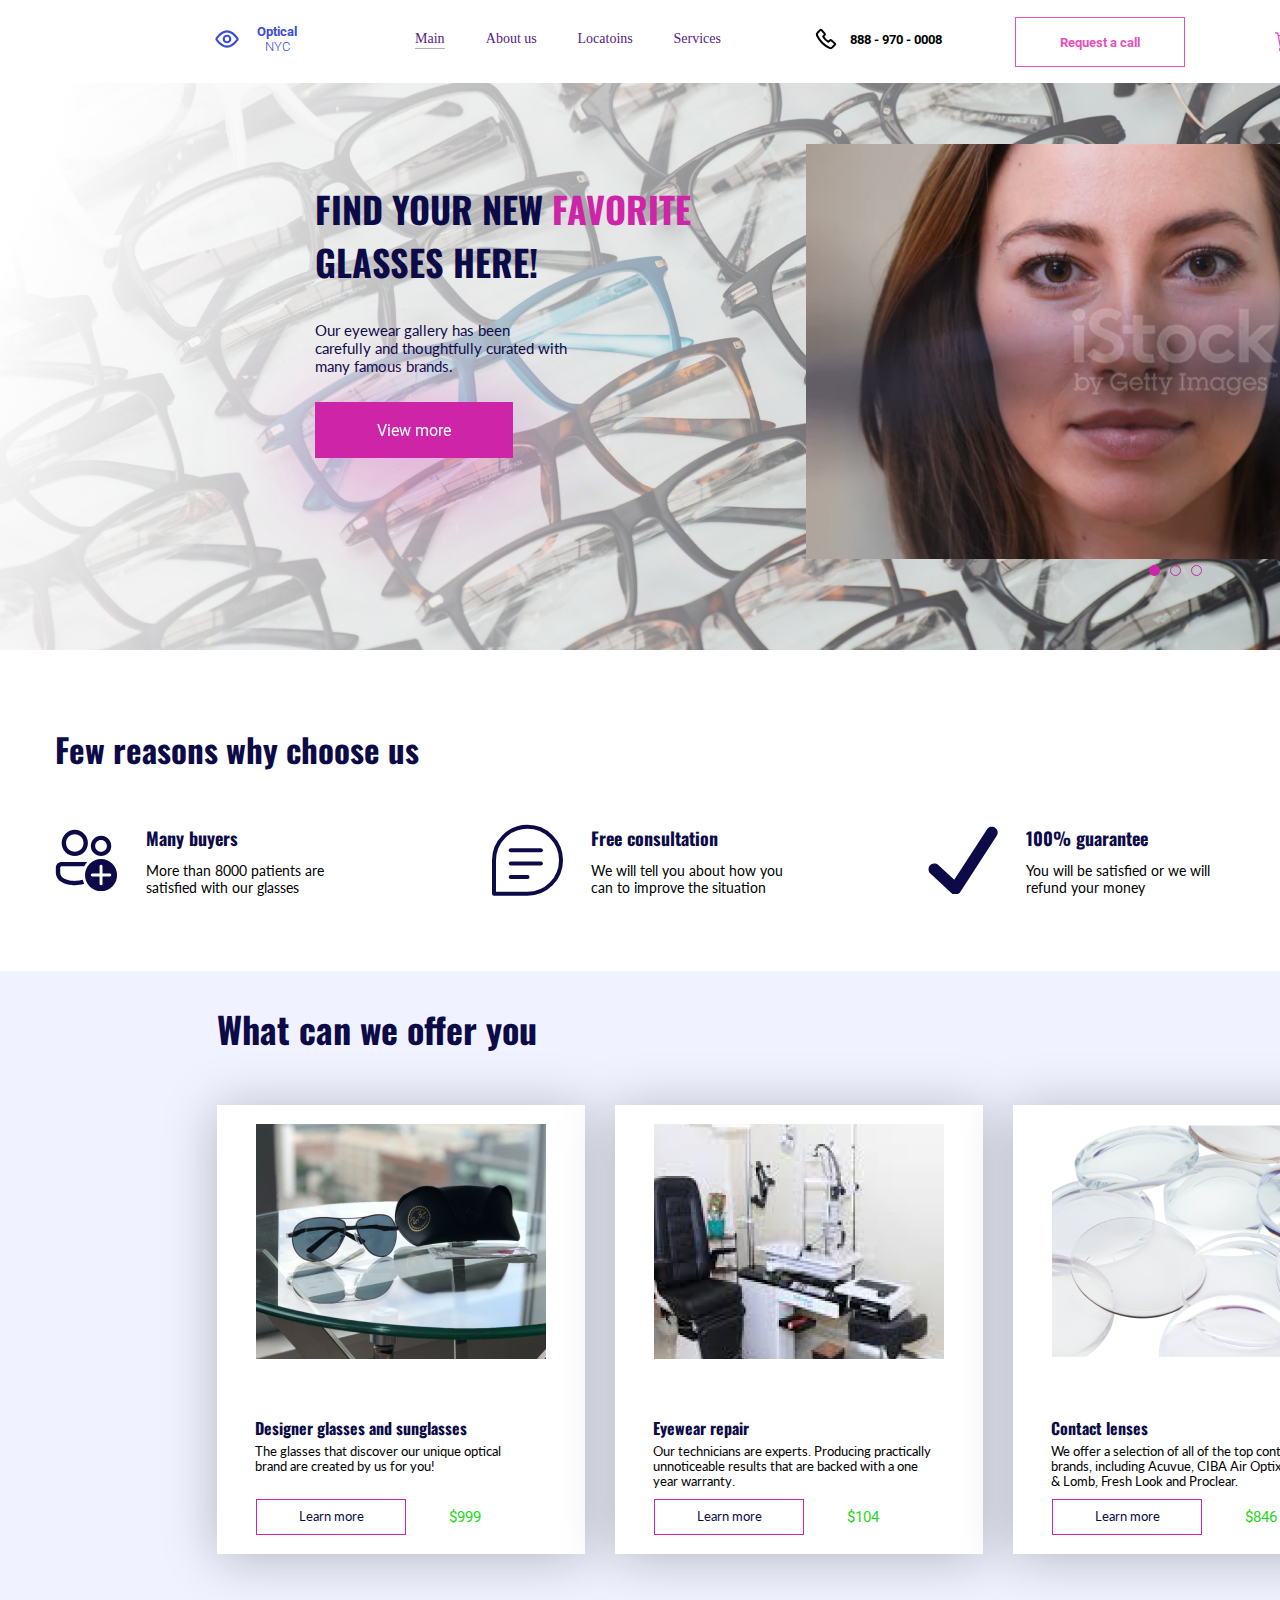
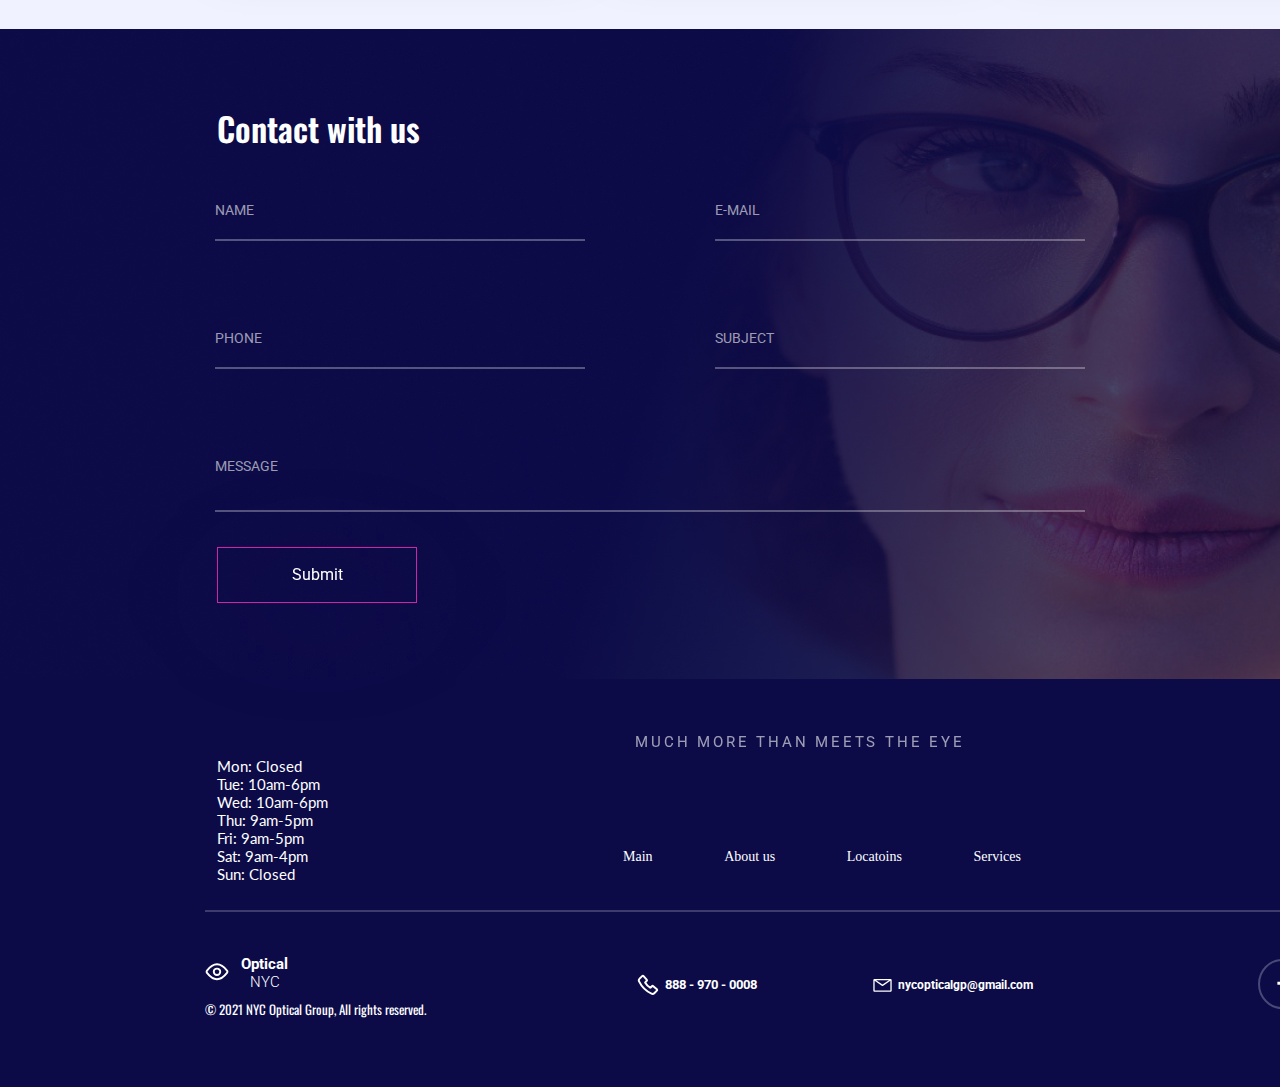
==== commit 07fe0955: "fix" ====
--- a/OP/index.html
+++ b/OP/index.html
@@ -69,16 +69,16 @@
 							<div class="container">
 								<div class="slider__body">
 									<div class="slider__item">
-										<div class="slider__video"><video src="/video/woman.mp4" autoplay="autoplay" loop="loop"
+										<div class="slider__video"><video src="video/woman.mp4" autoplay="autoplay" loop="loop"
 												width="766px" height="415px"></div>
 									</div>
 									<div class="slider__item">
-										<div class="slider__video"><video src="/video/man.mp4" autoplay="autoplay" loop="loop"
+										<div class="slider__video"><video src="video/man.mp4" autoplay="autoplay" loop="loop"
 												width="766px" height="415px"></div>
 									</div>
 									<div class="slider__item">
-										<div class="slider__video"><video src="/video/children.mp4" autoplay="autoplay"
-												loop="loop" width="766px" height="415px"></div>
+										<div class="slider__video"><video src="video/children.mp4" autoplay="autoplay" loop="loop"
+												width="766px" height="415px"></div>
 									</div>
 								</div>
 							</div>
